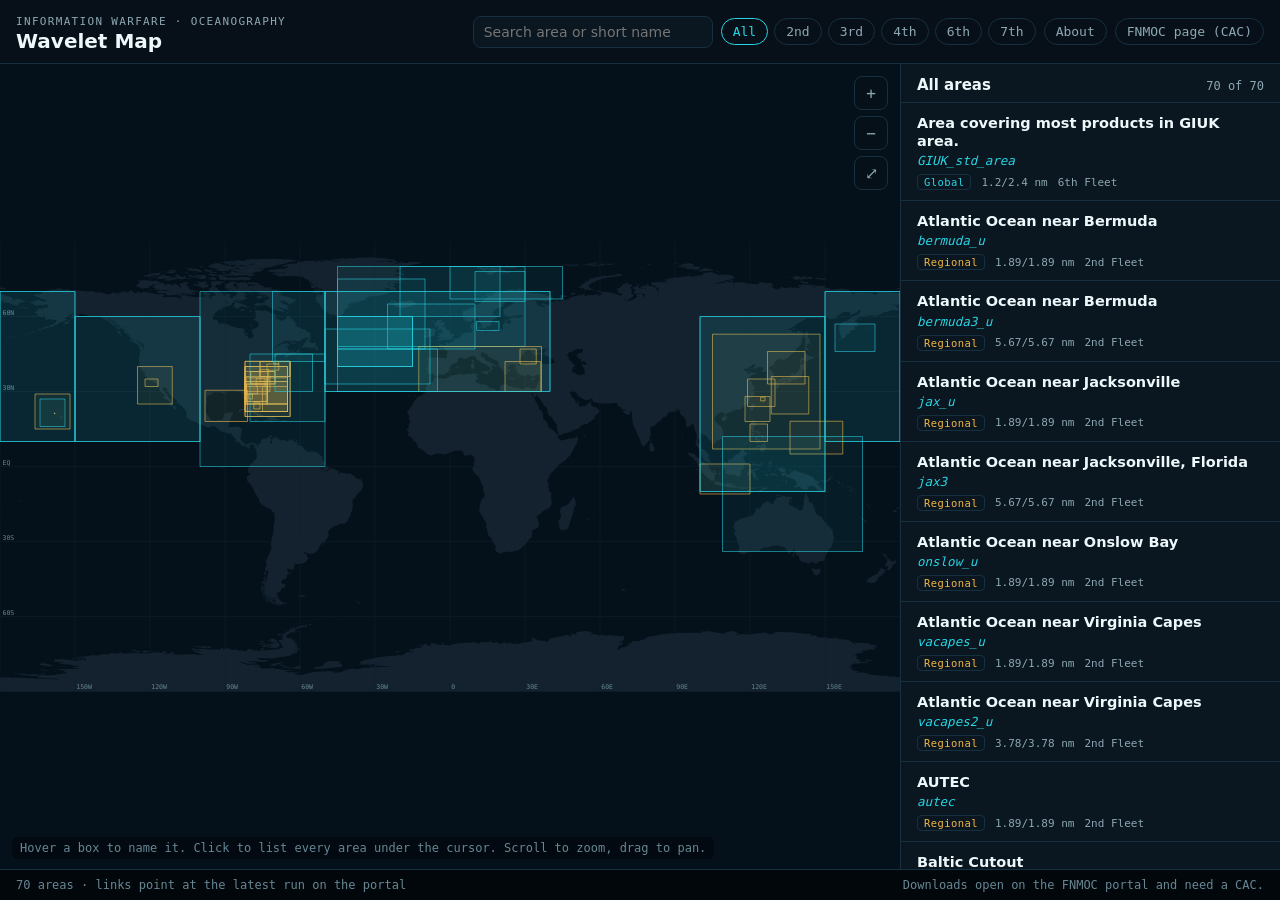
==== index.html @ 8c1367f9 "About: plainer wording, feedback widget, link to the IW hub Seat: mac" ====
<!doctype html>
<html lang="en">
<head>
<meta charset="utf-8">
<meta name="viewport" content="width=device-width, initial-scale=1">
<meta name="theme-color" content="#02070c">
<meta name="description" content="A map of the FNMOC NOSSP wavelet areas: hover a box to see which area it is, click it for the lat/lon, resolution and the forecast-hour download links.">
<title>Wavelet Map · sean.theinformed.org</title>
<link rel="stylesheet" href="style.css">
<link rel="icon" href="data:image/svg+xml,%3Csvg xmlns='http://www.w3.org/2000/svg' viewBox='0 0 42 42'%3E%3Crect width='42' height='42' rx='9' fill='%2302070c'/%3E%3Crect x='9' y='12' width='24' height='16' fill='none' stroke='%2329d4e3' stroke-width='2.6'/%3E%3C/svg%3E">
</head>
<body>
<header class="bar">
  <div class="brand">
    <span class="kicker">INFORMATION WARFARE · OCEANOGRAPHY</span>
    <h1>Wavelet Map</h1>
  </div>
  <div class="controls">
    <input id="search" type="search" placeholder="Search area or short name" autocomplete="off" aria-label="Search areas">
    <div id="fleets" class="chips" role="group" aria-label="Filter by fleet"></div>
    <button id="about-btn" class="ghost" type="button" aria-haspopup="dialog">About</button>
    <a class="ghost" href="https://portal.fnmoc.navy.mil/ocean_products/html/UPS/NOP_sub_support.html" target="_blank" rel="noopener">FNMOC page (CAC)</a>
  </div>
</header>

<main class="layout">
  <section class="map-wrap" aria-label="Map of wavelet areas">
    <svg id="map" xmlns="http://www.w3.org/2000/svg" preserveAspectRatio="xMidYMid meet">
      <g id="view">
        <rect id="ocean" x="-180" y="-90" width="360" height="180"></rect>
        <path id="land"></path>
        <g id="grat"></g>
        <g id="boxes"></g>
        <g id="hilite"></g>
      </g>
    </svg>
    <div id="tip" class="tip" hidden></div>
    <div id="pop" class="pop" hidden role="dialog" aria-label="Areas at this point"></div>
    <div class="map-hint" id="hint">Hover a box to name it. Click to list every area under the cursor. Scroll to zoom, drag to pan.</div>
    <div class="zoom">
      <button type="button" id="zin" aria-label="Zoom in">+</button>
      <button type="button" id="zout" aria-label="Zoom out">−</button>
      <button type="button" id="zfit" aria-label="Fit all">⤢</button>
    </div>
  </section>

  <aside class="panel" id="panel" aria-live="polite">
    <div class="panel-head">
      <h2 id="panel-title">All areas</h2>
      <span id="panel-sub" class="muted"></span>
    </div>
    <div id="list" class="list"></div>
  </aside>
</main>

<footer class="foot">
  <span id="updated"></span>
  <span>Downloads open on the FNMOC portal and need a CAC.</span>
</footer>

<dialog id="about">
  <h2>About this map</h2>
  <p>We built this for our OCEANO and AG teammates. FNMOC cuts its NOSSP wavelets into named areas, and the Sub Support page lists each one only as a pair of latitude and longitude corners. Finding the right area meant plotting those corners by hand. Here every area is a box on the map. Hover one to see its name, click it for the corners, resolution and model, and the forecast-hour links that pull the wavelet straight from the portal.</p>
  <p>The links point at fixed addresses on the FNMOC portal, where the latest run always lives, so they work the same every day. The portal itself still needs a CAC.</p>
  <p>If something looks wrong or you have an idea for it, please send us a note with the feedback button below. The code is open at <a href="https://github.com/sdegan-USN/wavelet-map" target="_blank" rel="noopener">github.com/sdegan-USN/wavelet-map</a> if your shop wants its own copy, and the rest of our Information Warfare tools are at <a href="https://sean.theinformed.org/iw/">sean.theinformed.org/iw</a>.</p>
  <p class="credit">LT Sean Egan and AG1 Derek Conklin, United States Navy. Built on our own time; not an official product of any government body. Coastlines from Natural Earth.</p>
  <form method="dialog" class="dialog-actions"><button type="button" data-informed-feedback>Send feedback</button><button type="submit">Close</button></form>
</dialog>

<script src="feedback-widget.js" defer></script>
<script src="app.js"></script>
</body>
</html>
---- style.css ----
:root {
  --bg: #02070c; --bg2: #071018; --panel: #0a1620; --line: #163040;
  --ink: #edf8fb; --muted: #8da8b3; --dim: #668794;
  --cyan: #29d4e3; --cyan2: #5ce8f1; --amber: #f2b544;
  --land: #13222e; --ocean: #04101a;
  --mono: "IBM Plex Mono", ui-monospace, SFMono-Regular, Menlo, monospace;
  --sans: "IBM Plex Sans", system-ui, -apple-system, Segoe UI, sans-serif;
}
* { box-sizing: border-box; }
html, body { height: 100%; margin: 0; }
body { background: var(--bg); color: var(--ink); font-family: var(--sans); display: flex; flex-direction: column; min-height: 100vh; }
a { color: var(--cyan); }

.bar { display: flex; align-items: center; justify-content: space-between; gap: 16px; padding: 10px 16px; border-bottom: 1px solid var(--line); background: var(--bg2); flex-wrap: wrap; }
.kicker { font-family: var(--mono); font-size: 11px; letter-spacing: .12em; color: var(--muted); }
.bar h1 { margin: 0; font-size: 20px; font-weight: 600; }
.controls { display: flex; align-items: center; gap: 8px; flex-wrap: wrap; }
#search { background: var(--panel); border: 1px solid var(--line); color: var(--ink); border-radius: 8px; padding: 7px 10px; font: 14px var(--sans); width: 240px; }
#search:focus { outline: 1px solid var(--cyan); }
.chips { display: flex; gap: 6px; }
.chip, .ghost, .zoom button, dialog button { background: transparent; border: 1px solid var(--line); color: var(--muted); border-radius: 999px; padding: 5px 11px; font: 13px var(--mono); cursor: pointer; text-decoration: none; }
.chip.on { border-color: var(--cyan); color: var(--cyan); }
.ghost:hover, .chip:hover { border-color: var(--cyan2); color: var(--ink); }

.layout { flex: 1; display: grid; grid-template-columns: 1fr 380px; min-height: 0; }
.map-wrap { position: relative; background: var(--ocean); min-height: 420px; overflow: hidden; }
#map { width: 100%; height: 100%; display: block; cursor: crosshair; touch-action: none; }
#ocean { fill: var(--ocean); }
#land { fill: var(--land); stroke: #2b4658; stroke-width: 0.08; vector-effect: non-scaling-stroke; }
#grat line { stroke: #10202c; stroke-width: 0.5; vector-effect: non-scaling-stroke; }
#grat text { fill: var(--dim); font-family: var(--mono); }
.box { fill: rgba(41,212,227,.06); stroke: rgba(41,212,227,.55); stroke-width: 1; vector-effect: non-scaling-stroke; cursor: pointer; transition: fill .12s; }
.box.R { stroke: rgba(242,181,68,.6); fill: rgba(242,181,68,.05); }
.box.dim { stroke-opacity: .12; fill-opacity: 0; pointer-events: none; }
.box.hover { fill: rgba(41,212,227,.22); stroke: var(--cyan2); stroke-width: 2; }
.box.R.hover { fill: rgba(242,181,68,.22); stroke: var(--amber); }
.box.sel { stroke-width: 2.5; stroke: #fff; fill: rgba(255,255,255,.14); }
.tip { position: absolute; pointer-events: none; background: rgba(7,16,24,.94); border: 1px solid var(--line); border-radius: 8px; padding: 6px 10px; font: 12px var(--mono); color: var(--ink); max-width: 320px; }
.tip small { color: var(--muted); display: block; }
.map-hint { position: absolute; left: 12px; bottom: 10px; font: 12px var(--mono); color: var(--dim); background: rgba(2,7,12,.7); padding: 4px 8px; border-radius: 6px; }
.zoom { position: absolute; right: 12px; top: 12px; display: flex; flex-direction: column; gap: 6px; }
.zoom button { border-radius: 8px; width: 34px; height: 34px; padding: 0; font-size: 16px; background: rgba(7,16,24,.9); }

.panel { border-left: 1px solid var(--line); background: var(--panel); display: flex; flex-direction: column; min-height: 0; }
.panel-head { padding: 12px 16px 8px; border-bottom: 1px solid var(--line); display: flex; align-items: baseline; gap: 10px; justify-content: space-between; }
.panel-head h2 { margin: 0; font-size: 15px; font-weight: 600; }
.muted { color: var(--muted); font: 12px var(--mono); }
.list { overflow: auto; flex: 1; }
.item { border-bottom: 1px solid var(--line); }
.item summary { list-style: none; cursor: pointer; padding: 11px 16px 10px; display: flex; flex-direction: column; gap: 3px; }
.item summary::-webkit-details-marker { display: none; }
.item summary:hover, .item.hover summary { background: rgba(41,212,227,.07); }
.item[open] summary { background: rgba(41,212,227,.12); }
.item .nm { font-size: 14.5px; font-weight: 600; line-height: 1.25; }
.item .id { font: italic 12.5px var(--mono); color: var(--cyan); }
.item .ft { display: flex; flex-wrap: wrap; gap: 4px 10px; align-items: center; margin-top: 3px; font: 11px var(--mono); color: var(--muted); }
.tag { border: 1px solid var(--line); border-radius: 4px; padding: 1px 6px; color: var(--cyan); font-size: 10.5px; letter-spacing: .04em; }
.tag.R { color: var(--amber); }
.ok { color: #5fd38a; }
.item .body { padding: 4px 16px 14px; }
.kv { display: grid; grid-template-columns: auto 1fr; gap: 3px 12px; font: 12px var(--mono); margin: 0 0 10px; }
.kv dt { color: var(--muted); margin: 0; }
.kv dd { margin: 0; }
.hours { display: flex; flex-wrap: wrap; gap: 5px; }
.hours a { font: 12px var(--mono); border: 1px solid var(--line); border-radius: 6px; padding: 3px 7px; text-decoration: none; color: var(--cyan); }
.hours a:hover { border-color: var(--cyan); background: rgba(41,212,227,.1); }
.hours-label { font: 11px var(--mono); color: var(--muted); margin: 0 0 6px; }
.body .zoomto { margin-top: 10px; display: inline-block; }
.empty { padding: 20px 16px; color: var(--muted); font-size: 14px; }

.foot { display: flex; justify-content: space-between; gap: 16px; flex-wrap: wrap; padding: 8px 16px; border-top: 1px solid var(--line); font: 12px var(--mono); color: var(--dim); }

dialog { background: var(--panel); color: var(--ink); border: 1px solid var(--line); border-radius: 12px; max-width: 560px; padding: 20px 24px; line-height: 1.5; }
dialog::backdrop { background: rgba(0,0,0,.6); }
dialog h2 { margin: 0 0 8px; font-size: 18px; }
dialog p { margin: 0 0 10px; }

@media (max-width: 860px) {
  .layout { grid-template-columns: 1fr; grid-template-rows: 55vh 1fr; }
  .panel { border-left: 0; border-top: 1px solid var(--line); }
  #search { width: 100%; }
  .map-hint { display: none; }
}

/* popup at the click */
.pop { position: absolute; z-index: 5; background: rgba(7,16,24,.97); border: 1px solid #22465a; border-radius: 10px; box-shadow: 0 10px 30px rgba(0,0,0,.5); overflow: auto; font-size: 13px; }
.pop-head { display: flex; align-items: center; gap: 10px; padding: 9px 12px; border-bottom: 1px solid var(--line); position: sticky; top: 0; background: rgba(7,16,24,.97); }
.pop-title { font-weight: 600; flex: 1; }
.pop-close { background: none; border: 0; color: var(--muted); font-size: 20px; line-height: 1; cursor: pointer; padding: 0 2px; }
.pop-close:hover { color: var(--ink); }
.pop-item { border-bottom: 1px solid var(--line); padding: 0 12px 8px; }
.pop-item:last-child { border-bottom: 0; }
.pop-item summary { list-style: none; cursor: pointer; padding: 9px 0 4px; display: flex; flex-direction: column; gap: 2px; }
.pop-item summary::-webkit-details-marker { display: none; }
.pop-item .nm { font-size: 14px; font-weight: 600; }
.pop-item .id { font: italic 12.5px var(--mono); color: var(--cyan); }
.pop-item .kv { margin: 4px 0 8px; }
.pop-item .hours-label { margin-top: 0; }
dialog .credit { color: var(--muted); font-size: 13px; }
.dialog-actions { display: flex; gap: 8px; justify-content: flex-end; margin-top: 6px; }
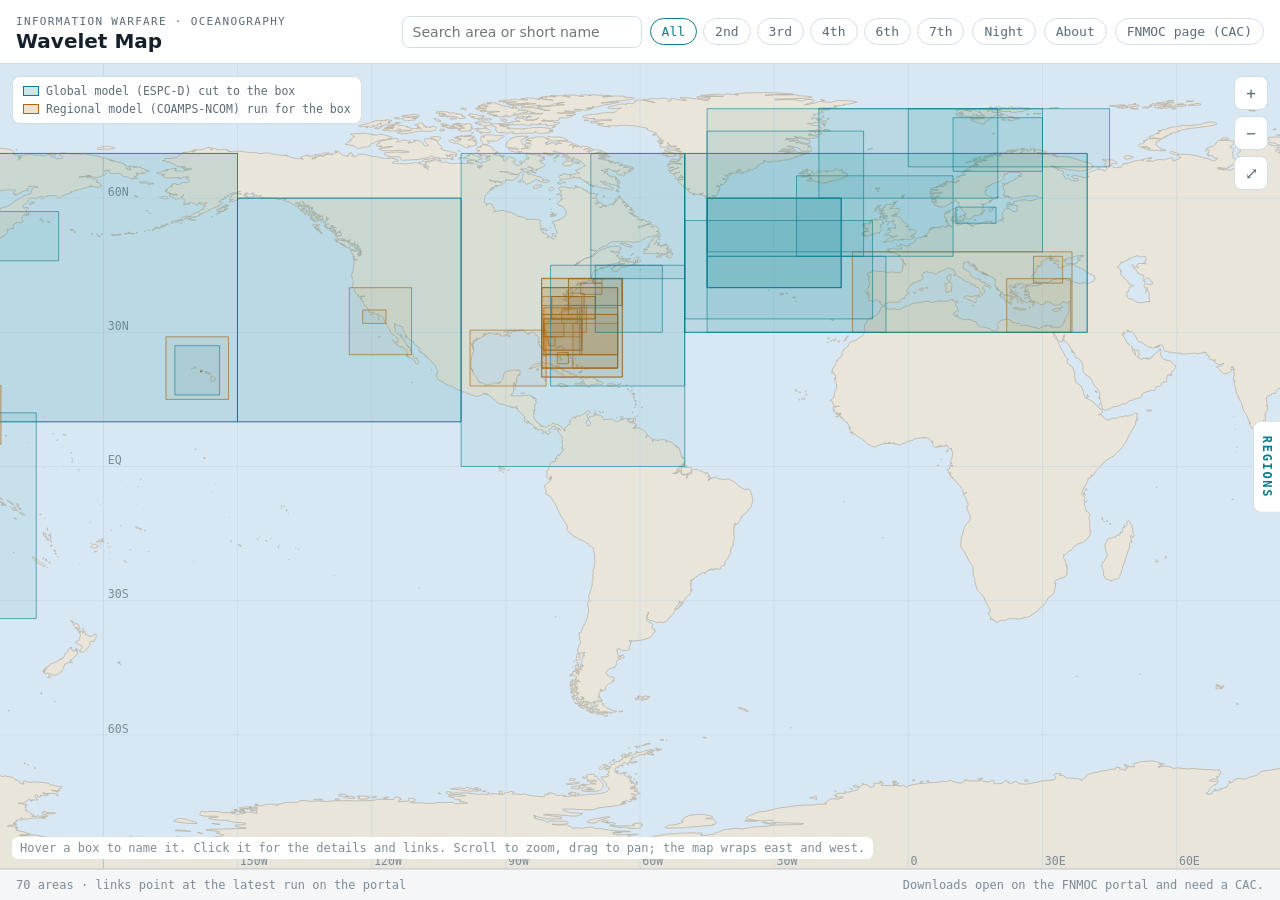
==== commit ac8fcc17: "Day theme by default with a night toggle; view pinned 90N-90S and wrapping east-west; legend; collap" ====
--- a/index.html
+++ b/index.html
@@ -18,6 +18,7 @@
   <div class="controls">
     <input id="search" type="search" placeholder="Search area or short name" autocomplete="off" aria-label="Search areas">
     <div id="fleets" class="chips" role="group" aria-label="Filter by fleet"></div>
+    <button id="theme-btn" class="ghost" type="button" aria-label="Switch day or night colours">Night</button>
     <button id="about-btn" class="ghost" type="button" aria-haspopup="dialog">About</button>
     <a class="ghost" href="https://portal.fnmoc.navy.mil/ocean_products/html/UPS/NOP_sub_support.html" target="_blank" rel="noopener">FNMOC page (CAC)</a>
   </div>
@@ -27,16 +28,22 @@
   <section class="map-wrap" aria-label="Map of wavelet areas">
     <svg id="map" xmlns="http://www.w3.org/2000/svg" preserveAspectRatio="xMidYMid meet">
       <g id="view">
-        <rect id="ocean" x="-180" y="-90" width="360" height="180"></rect>
-        <path id="land"></path>
-        <g id="grat"></g>
+        <rect id="ocean" x="-540" y="-90" width="1080" height="180"></rect>
+        <g id="world">
+          <path id="land"></path>
+          <g id="grat"></g>
+        </g>
+        <g id="copies"></g>
         <g id="boxes"></g>
-        <g id="hilite"></g>
       </g>
     </svg>
     <div id="tip" class="tip" hidden></div>
     <div id="pop" class="pop" hidden role="dialog" aria-label="Areas at this point"></div>
-    <div class="map-hint" id="hint">Hover a box to name it. Click to list every area under the cursor. Scroll to zoom, drag to pan.</div>
+    <div class="map-hint" id="hint">Hover a box to name it. Click it for the details and links. Scroll to zoom, drag to pan; the map wraps east and west.</div>
+    <div class="legend" aria-label="Legend">
+      <span><i class="sw G"></i>Global model (ESPC-D) cut to the box</span>
+      <span><i class="sw R"></i>Regional model (COAMPS-NCOM) run for the box</span>
+    </div>
     <div class="zoom">
       <button type="button" id="zin" aria-label="Zoom in">+</button>
       <button type="button" id="zout" aria-label="Zoom out">−</button>
@@ -44,10 +51,12 @@
     </div>
   </section>
 
-  <aside class="panel" id="panel" aria-live="polite">
+  <button id="rail-tab" class="rail-tab" type="button" aria-expanded="false" aria-controls="panel">REGIONS</button>
+  <aside class="panel" id="panel" hidden>
     <div class="panel-head">
       <h2 id="panel-title">All areas</h2>
       <span id="panel-sub" class="muted"></span>
+      <button id="rail-close" class="pop-close" type="button" aria-label="Collapse the list">×</button>
     </div>
     <div id="list" class="list"></div>
   </aside>
--- a/style.css
+++ b/style.css
@@ -1,4 +1,4 @@
-:root {
+:root, :root[data-theme="night"] {
   --bg: #02070c; --bg2: #071018; --panel: #0a1620; --line: #163040;
   --ink: #edf8fb; --muted: #8da8b3; --dim: #668794;
   --cyan: #29d4e3; --cyan2: #5ce8f1; --amber: #f2b544;
@@ -6,6 +6,14 @@
   --mono: "IBM Plex Mono", ui-monospace, SFMono-Regular, Menlo, monospace;
   --sans: "IBM Plex Sans", system-ui, -apple-system, Segoe UI, sans-serif;
 }
+:root[data-theme="day"] {
+  --bg: #f4f6f8; --bg2: #ffffff; --panel: #ffffff; --line: #d6dee5;
+  --ink: #15202b; --muted: #5a6b78; --dim: #7d8c97;
+  --cyan: #0b7c8c; --cyan2: #0a98ab; --amber: #b5650b;
+  --land: #e9e5da; --ocean: #d7e7f3;
+  --box-g: 11,124,140; --box-r: 181,101,11; --grat: #c3d3df; --coast: #b9b2a3;
+}
+:root, :root[data-theme="night"] { --box-g: 41,212,227; --box-r: 242,181,68; --grat: #10202c; --coast: #2b4658; }
 * { box-sizing: border-box; }
 html, body { height: 100%; margin: 0; }
 body { background: var(--bg); color: var(--ink); font-family: var(--sans); display: flex; flex-direction: column; min-height: 100vh; }
@@ -22,24 +30,34 @@
 .chip.on { border-color: var(--cyan); color: var(--cyan); }
 .ghost:hover, .chip:hover { border-color: var(--cyan2); color: var(--ink); }
 
-.layout { flex: 1; display: grid; grid-template-columns: 1fr 380px; min-height: 0; }
+.layout { flex: 1; display: flex; min-height: 0; position: relative; }
+.map-wrap { flex: 1; }
+.panel { width: 380px; flex: none; }
+.panel[hidden] { display: none; }
+.rail-tab { position: absolute; right: 0; top: 50%; transform: translateY(-50%); z-index: 6; writing-mode: vertical-rl; text-orientation: mixed; background: var(--bg2); color: var(--cyan); border: 1px solid var(--line); border-right: 0; border-radius: 8px 0 0 8px; padding: 14px 6px; font: 600 12px var(--mono); letter-spacing: .14em; cursor: pointer; }
+.rail-tab:hover { color: var(--ink); }
+.rail-tab[aria-expanded="true"] { right: 380px; }
+.legend { position: absolute; left: 12px; top: 12px; display: flex; flex-direction: column; gap: 4px; font: 11.5px var(--mono); color: var(--muted); background: var(--bg2); border: 1px solid var(--line); border-radius: 8px; padding: 7px 10px; }
+.legend span { display: flex; align-items: center; gap: 7px; }
+.sw { display: inline-block; width: 16px; height: 10px; border: 1.5px solid rgb(var(--box-g)); background: rgba(var(--box-g),.2); }
+.sw.R { border-color: rgb(var(--box-r)); background: rgba(var(--box-r),.2); }
 .map-wrap { position: relative; background: var(--ocean); min-height: 420px; overflow: hidden; }
 #map { width: 100%; height: 100%; display: block; cursor: crosshair; touch-action: none; }
 #ocean { fill: var(--ocean); }
-#land { fill: var(--land); stroke: #2b4658; stroke-width: 0.08; vector-effect: non-scaling-stroke; }
-#grat line { stroke: #10202c; stroke-width: 0.5; vector-effect: non-scaling-stroke; }
+#land { fill: var(--land); stroke: var(--coast); stroke-width: 0.8; vector-effect: non-scaling-stroke; }
+#grat line { stroke: var(--grat); stroke-width: 0.5; vector-effect: non-scaling-stroke; }
 #grat text { fill: var(--dim); font-family: var(--mono); }
-.box { fill: rgba(41,212,227,.06); stroke: rgba(41,212,227,.55); stroke-width: 1; vector-effect: non-scaling-stroke; cursor: pointer; transition: fill .12s; }
-.box.R { stroke: rgba(242,181,68,.6); fill: rgba(242,181,68,.05); }
+.box { fill: rgba(var(--box-g),.07); stroke: rgba(var(--box-g),.6); stroke-width: 1; vector-effect: non-scaling-stroke; cursor: pointer; transition: fill .12s; }
+.box.R { stroke: rgba(var(--box-r),.65); fill: rgba(var(--box-r),.06); }
 .box.dim { stroke-opacity: .12; fill-opacity: 0; pointer-events: none; }
-.box.hover { fill: rgba(41,212,227,.22); stroke: var(--cyan2); stroke-width: 2; }
-.box.R.hover { fill: rgba(242,181,68,.22); stroke: var(--amber); }
-.box.sel { stroke-width: 2.5; stroke: #fff; fill: rgba(255,255,255,.14); }
-.tip { position: absolute; pointer-events: none; background: rgba(7,16,24,.94); border: 1px solid var(--line); border-radius: 8px; padding: 6px 10px; font: 12px var(--mono); color: var(--ink); max-width: 320px; }
+.box.hover { fill: rgba(var(--box-g),.25); stroke: var(--cyan2); stroke-width: 2; }
+.box.R.hover { fill: rgba(var(--box-r),.25); stroke: var(--amber); }
+.box.sel { stroke-width: 2.5; stroke: var(--ink); fill: rgba(var(--box-g),.18); }
+.tip { position: absolute; pointer-events: none; background: var(--panel); border: 1px solid var(--line); border-radius: 8px; padding: 6px 10px; font: 12px var(--mono); color: var(--ink); max-width: 320px; }
 .tip small { color: var(--muted); display: block; }
-.map-hint { position: absolute; left: 12px; bottom: 10px; font: 12px var(--mono); color: var(--dim); background: rgba(2,7,12,.7); padding: 4px 8px; border-radius: 6px; }
+.map-hint { position: absolute; left: 12px; bottom: 10px; font: 12px var(--mono); color: var(--dim); background: var(--bg2); padding: 4px 8px; border-radius: 6px; }
 .zoom { position: absolute; right: 12px; top: 12px; display: flex; flex-direction: column; gap: 6px; }
-.zoom button { border-radius: 8px; width: 34px; height: 34px; padding: 0; font-size: 16px; background: rgba(7,16,24,.9); }
+.zoom button { border-radius: 8px; width: 34px; height: 34px; padding: 0; font-size: 16px; background: var(--bg2); }
 
 .panel { border-left: 1px solid var(--line); background: var(--panel); display: flex; flex-direction: column; min-height: 0; }
 .panel-head { padding: 12px 16px 8px; border-bottom: 1px solid var(--line); display: flex; align-items: baseline; gap: 10px; justify-content: space-between; }
@@ -49,8 +67,8 @@
 .item { border-bottom: 1px solid var(--line); }
 .item summary { list-style: none; cursor: pointer; padding: 11px 16px 10px; display: flex; flex-direction: column; gap: 3px; }
 .item summary::-webkit-details-marker { display: none; }
-.item summary:hover, .item.hover summary { background: rgba(41,212,227,.07); }
-.item[open] summary { background: rgba(41,212,227,.12); }
+.item summary:hover, .item.hover summary { background: rgba(var(--box-g),.08); }
+.item[open] summary { background: rgba(var(--box-g),.14); }
 .item .nm { font-size: 14.5px; font-weight: 600; line-height: 1.25; }
 .item .id { font: italic 12.5px var(--mono); color: var(--cyan); }
 .item .ft { display: flex; flex-wrap: wrap; gap: 4px 10px; align-items: center; margin-top: 3px; font: 11px var(--mono); color: var(--muted); }
@@ -63,7 +81,7 @@
 .kv dd { margin: 0; }
 .hours { display: flex; flex-wrap: wrap; gap: 5px; }
 .hours a { font: 12px var(--mono); border: 1px solid var(--line); border-radius: 6px; padding: 3px 7px; text-decoration: none; color: var(--cyan); }
-.hours a:hover { border-color: var(--cyan); background: rgba(41,212,227,.1); }
+.hours a:hover { border-color: var(--cyan); background: rgba(var(--box-g),.1); }
 .hours-label { font: 11px var(--mono); color: var(--muted); margin: 0 0 6px; }
 .body .zoomto { margin-top: 10px; display: inline-block; }
 .empty { padding: 20px 16px; color: var(--muted); font-size: 14px; }
@@ -76,15 +94,16 @@
 dialog p { margin: 0 0 10px; }
 
 @media (max-width: 860px) {
-  .layout { grid-template-columns: 1fr; grid-template-rows: 55vh 1fr; }
-  .panel { border-left: 0; border-top: 1px solid var(--line); }
+  .panel { position: absolute; right: 0; top: 0; bottom: 0; width: min(380px, 92vw); z-index: 7; box-shadow: -8px 0 24px rgba(0,0,0,.3); }
+  .rail-tab[aria-expanded="true"] { right: min(380px, 92vw); }
+  .legend { display: none; }
   #search { width: 100%; }
   .map-hint { display: none; }
 }
 
 /* popup at the click */
-.pop { position: absolute; z-index: 5; background: rgba(7,16,24,.97); border: 1px solid #22465a; border-radius: 10px; box-shadow: 0 10px 30px rgba(0,0,0,.5); overflow: auto; font-size: 13px; }
-.pop-head { display: flex; align-items: center; gap: 10px; padding: 9px 12px; border-bottom: 1px solid var(--line); position: sticky; top: 0; background: rgba(7,16,24,.97); }
+.pop { position: absolute; z-index: 5; background: var(--panel); border: 1px solid var(--line); border-radius: 10px; box-shadow: 0 10px 30px rgba(0,0,0,.5); overflow: auto; font-size: 13px; }
+.pop-head { display: flex; align-items: center; gap: 10px; padding: 9px 12px; border-bottom: 1px solid var(--line); position: sticky; top: 0; background: var(--panel); }
 .pop-title { font-weight: 600; flex: 1; }
 .pop-close { background: none; border: 0; color: var(--muted); font-size: 20px; line-height: 1; cursor: pointer; padding: 0 2px; }
 .pop-close:hover { color: var(--ink); }
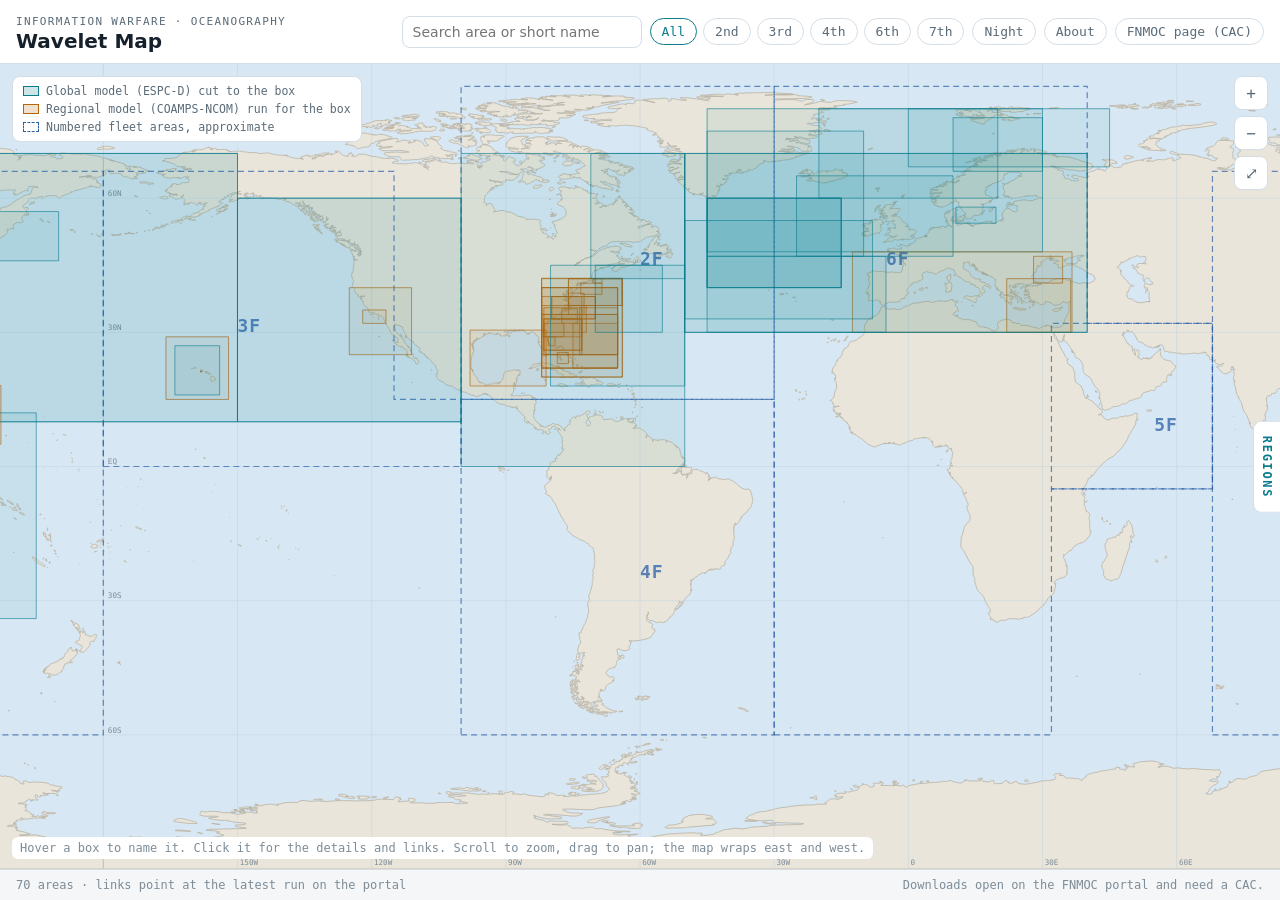
==== commit f0c97b0c: "Approximate numbered-fleet areas drawn and labelled; fleet chips zoom to their areas; smaller gratic" ====
--- a/index.html
+++ b/index.html
@@ -34,6 +34,7 @@
           <g id="grat"></g>
         </g>
         <g id="copies"></g>
+        <g id="fleets-g"></g>
         <g id="boxes"></g>
       </g>
     </svg>
@@ -43,6 +44,7 @@
     <div class="legend" aria-label="Legend">
       <span><i class="sw G"></i>Global model (ESPC-D) cut to the box</span>
       <span><i class="sw R"></i>Regional model (COAMPS-NCOM) run for the box</span>
+      <span><i class="sw F"></i>Numbered fleet areas, approximate</span>
     </div>
     <div class="zoom">
       <button type="button" id="zin" aria-label="Zoom in">+</button>
--- a/style.css
+++ b/style.css
@@ -42,7 +42,7 @@
 .sw { display: inline-block; width: 16px; height: 10px; border: 1.5px solid rgb(var(--box-g)); background: rgba(var(--box-g),.2); }
 .sw.R { border-color: rgb(var(--box-r)); background: rgba(var(--box-r),.2); }
 .map-wrap { position: relative; background: var(--ocean); min-height: 420px; overflow: hidden; }
-#map { width: 100%; height: 100%; display: block; cursor: crosshair; touch-action: none; }
+#map { width: 100%; height: 100%; display: block; cursor: crosshair; touch-action: none; user-select: none; -webkit-user-select: none; }
 #ocean { fill: var(--ocean); }
 #land { fill: var(--land); stroke: var(--coast); stroke-width: 0.8; vector-effect: non-scaling-stroke; }
 #grat line { stroke: var(--grat); stroke-width: 0.5; vector-effect: non-scaling-stroke; }
@@ -50,8 +50,8 @@
 .box { fill: rgba(var(--box-g),.07); stroke: rgba(var(--box-g),.6); stroke-width: 1; vector-effect: non-scaling-stroke; cursor: pointer; transition: fill .12s; }
 .box.R { stroke: rgba(var(--box-r),.65); fill: rgba(var(--box-r),.06); }
 .box.dim { stroke-opacity: .12; fill-opacity: 0; pointer-events: none; }
-.box.hover { fill: rgba(var(--box-g),.25); stroke: var(--cyan2); stroke-width: 2; }
-.box.R.hover { fill: rgba(var(--box-r),.25); stroke: var(--amber); }
+.box.hover { fill: rgba(var(--box-g),.3); stroke: var(--cyan2); stroke-width: 3; }
+.box.R.hover { fill: rgba(var(--box-r),.3); stroke: var(--amber); }
 .box.sel { stroke-width: 2.5; stroke: var(--ink); fill: rgba(var(--box-g),.18); }
 .tip { position: absolute; pointer-events: none; background: var(--panel); border: 1px solid var(--line); border-radius: 8px; padding: 6px 10px; font: 12px var(--mono); color: var(--ink); max-width: 320px; }
 .tip small { color: var(--muted); display: block; }
@@ -117,3 +117,22 @@
 .pop-item .hours-label { margin-top: 0; }
 dialog .credit { color: var(--muted); font-size: 13px; }
 .dialog-actions { display: flex; gap: 8px; justify-content: flex-end; margin-top: 6px; }
+.pop-choose { padding: 6px 0 4px; }
+.pop-choose .hours-label { padding: 2px 12px 0; }
+.pop-row { display: flex; flex-direction: column; gap: 2px; width: 100%; text-align: left; background: none; border: 0; border-top: 1px solid var(--line); color: var(--ink); padding: 9px 12px; cursor: pointer; font-family: var(--sans); }
+.pop-row:hover, .pop-row:focus-visible { background: rgba(var(--box-g),.12); outline: 0; }
+.pop-row .nm { font-size: 14px; font-weight: 600; }
+.pop-row .id { font: italic 12.5px var(--mono); color: var(--cyan); }
+.pop-row .ft { font: 11px var(--mono); color: var(--muted); }
+.pop-detail { padding: 8px 12px 12px; }
+.pop-detail .nm { font-size: 14.5px; font-weight: 600; }
+.pop-detail .id { display: block; font: italic 12.5px var(--mono); color: var(--cyan); margin-bottom: 4px; }
+.pop-back { display: inline-block; font: 12px var(--mono); margin-bottom: 8px; text-decoration: none; }
+.pop .empty { padding: 12px; }
+.pop-more { display: block; width: 100%; margin-top: 12px; background: rgba(var(--box-g),.08); border: 1px solid var(--line); color: var(--cyan); border-radius: 8px; padding: 8px 10px; font: 13px var(--sans); cursor: pointer; text-align: left; }
+.pop-more:hover { border-color: var(--cyan); background: rgba(var(--box-g),.14); }
+.fleet { fill: none; stroke: var(--fleet); stroke-width: 1.2; stroke-dasharray: 6 4; vector-effect: non-scaling-stroke; pointer-events: none; opacity: .7; }
+.fleet-label { fill: var(--fleet); font-family: var(--mono); font-weight: 600; opacity: .75; pointer-events: none; letter-spacing: .05em; }
+.sw.F { border: 1.5px dashed var(--fleet); background: none; }
+:root[data-theme="day"] { --fleet: #2b5fa8; }
+:root, :root[data-theme="night"] { --fleet: #4f8fe0; }
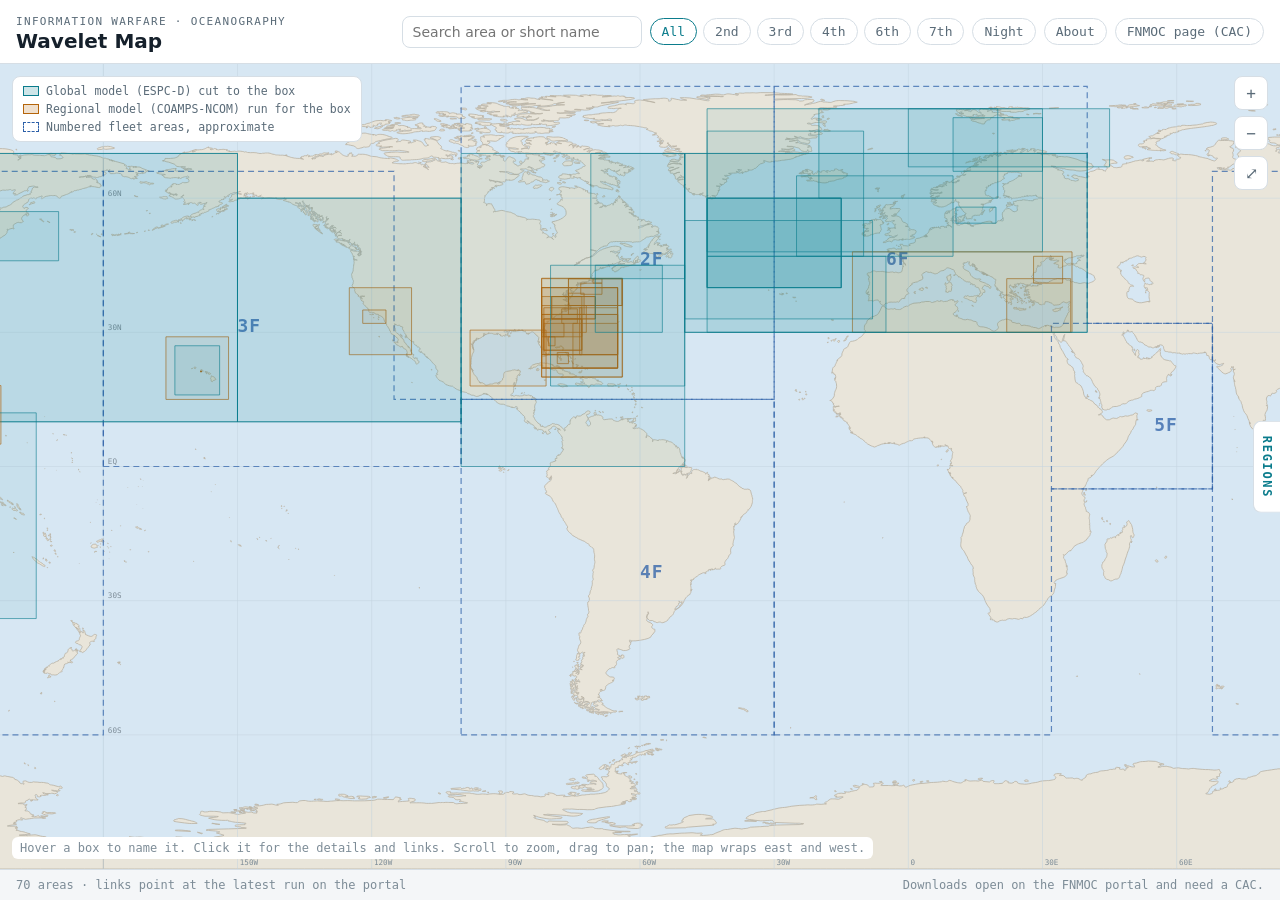
==== commit 5a00e1f6: "Lat/lon readout follows the cursor over the map Seat: mac" ====
--- a/index.html
+++ b/index.html
@@ -39,6 +39,7 @@
       </g>
     </svg>
     <div id="tip" class="tip" hidden></div>
+    <div id="cursor" class="cursor" hidden></div>
     <div id="pop" class="pop" hidden role="dialog" aria-label="Areas at this point"></div>
     <div class="map-hint" id="hint">Hover a box to name it. Click it for the details and links. Scroll to zoom, drag to pan; the map wraps east and west.</div>
     <div class="legend" aria-label="Legend">
--- a/style.css
+++ b/style.css
@@ -55,6 +55,7 @@
 .box.sel { stroke-width: 2.5; stroke: var(--ink); fill: rgba(var(--box-g),.18); }
 .tip { position: absolute; pointer-events: none; background: var(--panel); border: 1px solid var(--line); border-radius: 8px; padding: 6px 10px; font: 12px var(--mono); color: var(--ink); max-width: 320px; }
 .tip small { color: var(--muted); display: block; }
+.cursor { position: absolute; pointer-events: none; background: var(--panel); border: 1px solid var(--line); border-radius: 6px; padding: 2px 6px; font: 11px var(--mono); color: var(--muted); white-space: nowrap; opacity: .9; }
 .map-hint { position: absolute; left: 12px; bottom: 10px; font: 12px var(--mono); color: var(--dim); background: var(--bg2); padding: 4px 8px; border-radius: 6px; }
 .zoom { position: absolute; right: 12px; top: 12px; display: flex; flex-direction: column; gap: 6px; }
 .zoom button { border-radius: 8px; width: 34px; height: 34px; padding: 0; font-size: 16px; background: var(--bg2); }
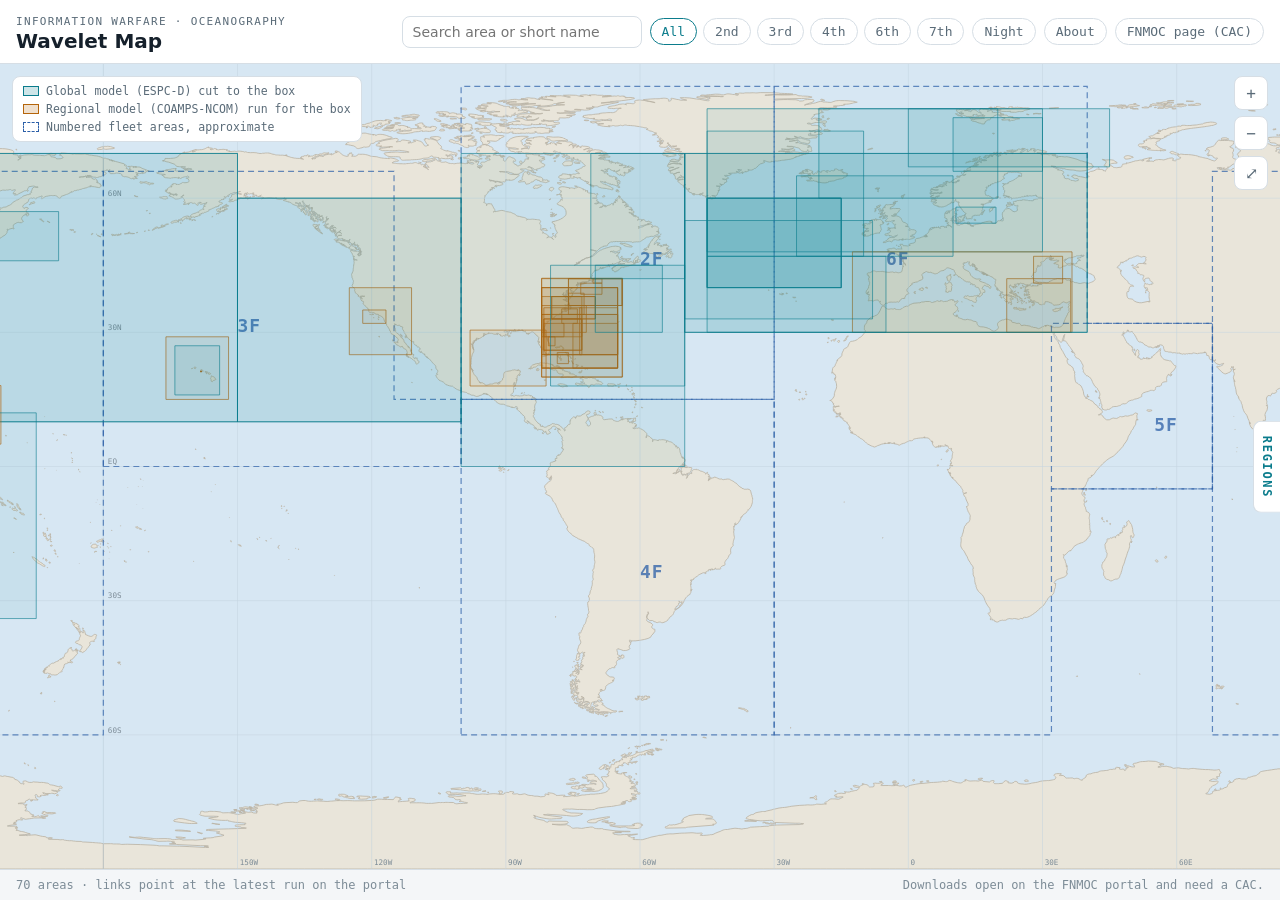
==== commit 520bed97: "Remove the hint line Seat: mac" ====
--- a/index.html
+++ b/index.html
@@ -41,7 +41,6 @@
     <div id="tip" class="tip" hidden></div>
     <div id="cursor" class="cursor" hidden></div>
     <div id="pop" class="pop" hidden role="dialog" aria-label="Areas at this point"></div>
-    <div class="map-hint" id="hint">Hover a box to name it. Click it for the details and links. Scroll to zoom, drag to pan; the map wraps east and west.</div>
     <div class="legend" aria-label="Legend">
       <span><i class="sw G"></i>Global model (ESPC-D) cut to the box</span>
       <span><i class="sw R"></i>Regional model (COAMPS-NCOM) run for the box</span>
@@ -72,9 +71,10 @@
 
 <dialog id="about">
   <h2>About this map</h2>
-  <p>We built this for our OCEANO and AG teammates. FNMOC cuts its NOSSP wavelets into named areas, and the Sub Support page lists each one only as a pair of latitude and longitude corners. Finding the right area meant plotting those corners by hand. Here every area is a box on the map. Hover one to see its name, click it for the corners, resolution and model, and the forecast-hour links that pull the wavelet straight from the portal.</p>
+  <p>We built this for our OCEANO and AG teammates to help save them some time on the FNMOC wavelet page.</p>
   <p>The links point at fixed addresses on the FNMOC portal, where the latest run always lives, so they work the same every day. The portal itself still needs a CAC.</p>
   <p>If something looks wrong or you have an idea for it, please send us a note with the feedback button below. The code is open at <a href="https://github.com/sdegan-USN/wavelet-map" target="_blank" rel="noopener">github.com/sdegan-USN/wavelet-map</a> if your shop wants its own copy, and the rest of our Information Warfare tools are at <a href="https://sean.theinformed.org/iw/">sean.theinformed.org/iw</a>.</p>
+  <p class="credit support-note">We spend a lot on our IT infrastructure, despite being broke... So if you're down to support us: <a href="https://buymeacoffee.com/sdegan" target="_blank" rel="noopener">buymeacoffee.com/sdegan</a></p>
   <p class="credit">LT Sean Egan and AG1 Derek Conklin, United States Navy. Built on our own time; not an official product of any government body. Coastlines from Natural Earth.</p>
   <form method="dialog" class="dialog-actions"><button type="button" data-informed-feedback>Send feedback</button><button type="submit">Close</button></form>
 </dialog>
--- a/style.css
+++ b/style.css
@@ -56,7 +56,6 @@
 .tip { position: absolute; pointer-events: none; background: var(--panel); border: 1px solid var(--line); border-radius: 8px; padding: 6px 10px; font: 12px var(--mono); color: var(--ink); max-width: 320px; }
 .tip small { color: var(--muted); display: block; }
 .cursor { position: absolute; pointer-events: none; background: var(--panel); border: 1px solid var(--line); border-radius: 6px; padding: 2px 6px; font: 11px var(--mono); color: var(--muted); white-space: nowrap; opacity: .9; }
-.map-hint { position: absolute; left: 12px; bottom: 10px; font: 12px var(--mono); color: var(--dim); background: var(--bg2); padding: 4px 8px; border-radius: 6px; }
 .zoom { position: absolute; right: 12px; top: 12px; display: flex; flex-direction: column; gap: 6px; }
 .zoom button { border-radius: 8px; width: 34px; height: 34px; padding: 0; font-size: 16px; background: var(--bg2); }
 
@@ -99,7 +98,6 @@
   .rail-tab[aria-expanded="true"] { right: min(380px, 92vw); }
   .legend { display: none; }
   #search { width: 100%; }
-  .map-hint { display: none; }
 }
 
 /* popup at the click */
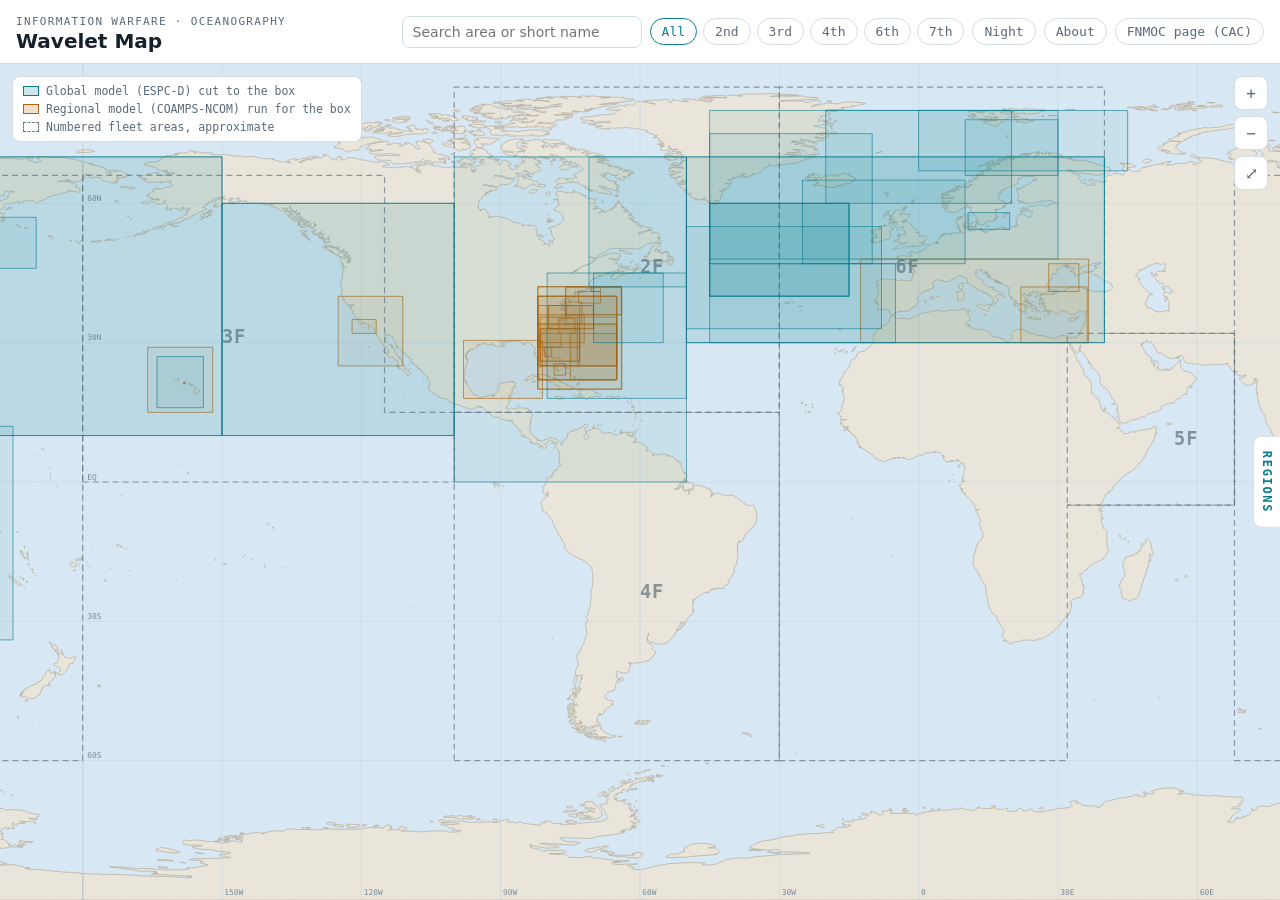
==== commit 248e43f5: "Remove the footer strip Seat: mac" ====
--- a/index.html
+++ b/index.html
@@ -64,10 +64,6 @@
   </aside>
 </main>
 
-<footer class="foot">
-  <span id="updated"></span>
-  <span>Downloads open on the FNMOC portal and need a CAC.</span>
-</footer>
 
 <dialog id="about">
   <h2>About this map</h2>
--- a/style.css
+++ b/style.css
@@ -86,7 +86,6 @@
 .body .zoomto { margin-top: 10px; display: inline-block; }
 .empty { padding: 20px 16px; color: var(--muted); font-size: 14px; }
 
-.foot { display: flex; justify-content: space-between; gap: 16px; flex-wrap: wrap; padding: 8px 16px; border-top: 1px solid var(--line); font: 12px var(--mono); color: var(--dim); }
 
 dialog { background: var(--panel); color: var(--ink); border: 1px solid var(--line); border-radius: 12px; max-width: 560px; padding: 20px 24px; line-height: 1.5; }
 dialog::backdrop { background: rgba(0,0,0,.6); }
@@ -133,5 +132,5 @@
 .fleet { fill: none; stroke: var(--fleet); stroke-width: 1.2; stroke-dasharray: 6 4; vector-effect: non-scaling-stroke; pointer-events: none; opacity: .7; }
 .fleet-label { fill: var(--fleet); font-family: var(--mono); font-weight: 600; opacity: .75; pointer-events: none; letter-spacing: .05em; }
 .sw.F { border: 1.5px dashed var(--fleet); background: none; }
-:root[data-theme="day"] { --fleet: #2b5fa8; }
-:root, :root[data-theme="night"] { --fleet: #4f8fe0; }
+:root[data-theme="day"] { --fleet: #6b7680; }
+:root, :root[data-theme="night"] { --fleet: #8a97a3; }
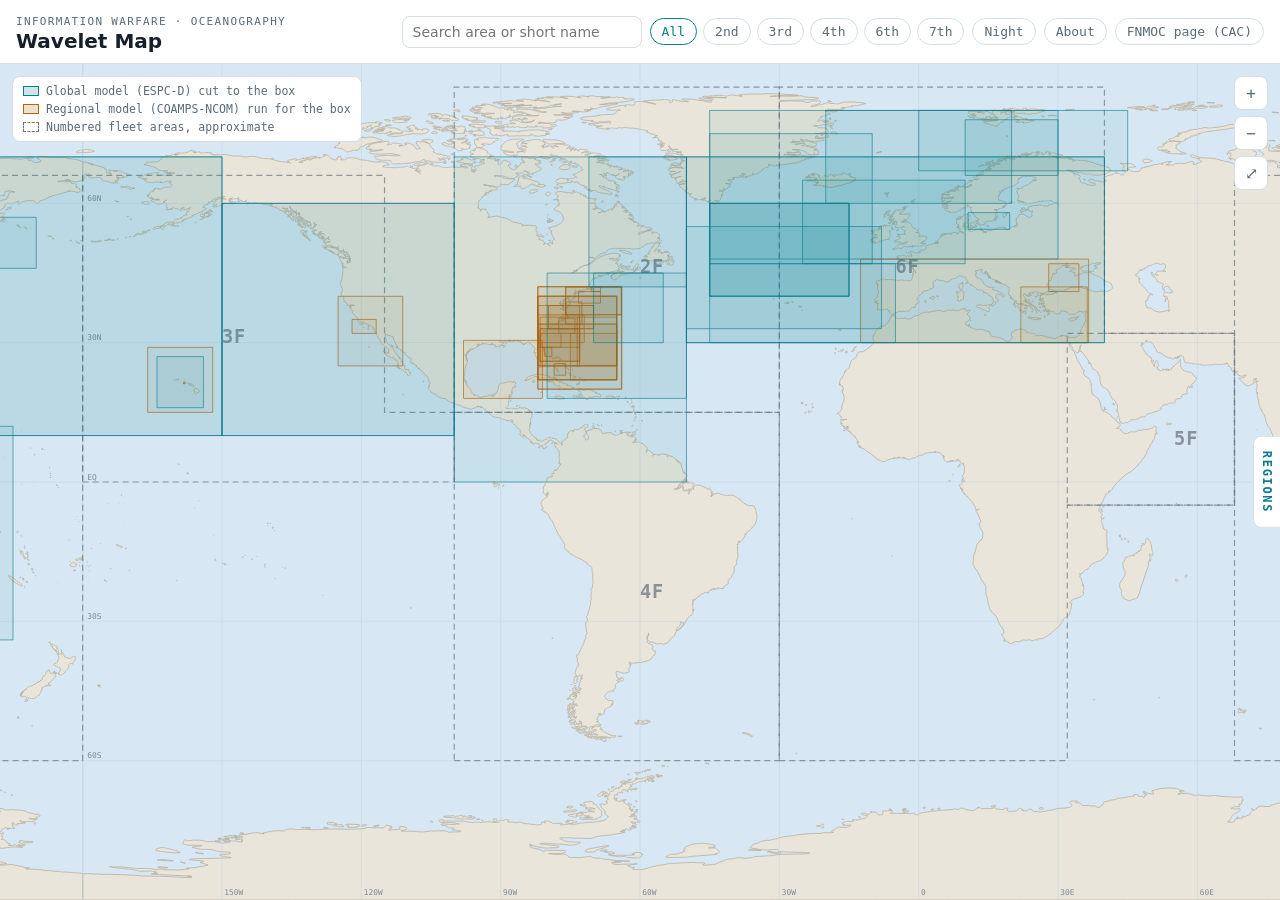
==== commit 35b49c28: "Link preview: Open Graph and Twitter card tags with a map image Seat: mac" ====
--- a/index.html
+++ b/index.html
@@ -6,6 +6,19 @@
 <meta name="theme-color" content="#02070c">
 <meta name="description" content="A map of the FNMOC NOSSP wavelet areas: hover a box to see which area it is, click it for the lat/lon, resolution and the forecast-hour download links.">
 <title>Wavelet Map · sean.theinformed.org</title>
+<meta property="og:type" content="website">
+<meta property="og:site_name" content="sean.theinformed.org">
+<meta property="og:title" content="Wavelet Map">
+<meta property="og:description" content="Every FNMOC NOSSP wavelet area as a box on a map. Hover for the name, click for the corners, resolution, model and forecast-hour links.">
+<meta property="og:url" content="https://sean.theinformed.org/wavelet-map/">
+<meta property="og:image" content="https://sean.theinformed.org/wavelet-map/og.png">
+<meta property="og:image:width" content="1200">
+<meta property="og:image:height" content="630">
+<meta property="og:image:alt" content="World map with the FNMOC wavelet areas drawn as boxes">
+<meta name="twitter:card" content="summary_large_image">
+<meta name="twitter:title" content="Wavelet Map">
+<meta name="twitter:description" content="Every FNMOC NOSSP wavelet area as a box on a map. Hover for the name, click for the corners, resolution, model and forecast-hour links.">
+<meta name="twitter:image" content="https://sean.theinformed.org/wavelet-map/og.png">
 <link rel="stylesheet" href="style.css">
 <link rel="icon" href="data:image/svg+xml,%3Csvg xmlns='http://www.w3.org/2000/svg' viewBox='0 0 42 42'%3E%3Crect width='42' height='42' rx='9' fill='%2302070c'/%3E%3Crect x='9' y='12' width='24' height='16' fill='none' stroke='%2329d4e3' stroke-width='2.6'/%3E%3C/svg%3E">
 </head>
